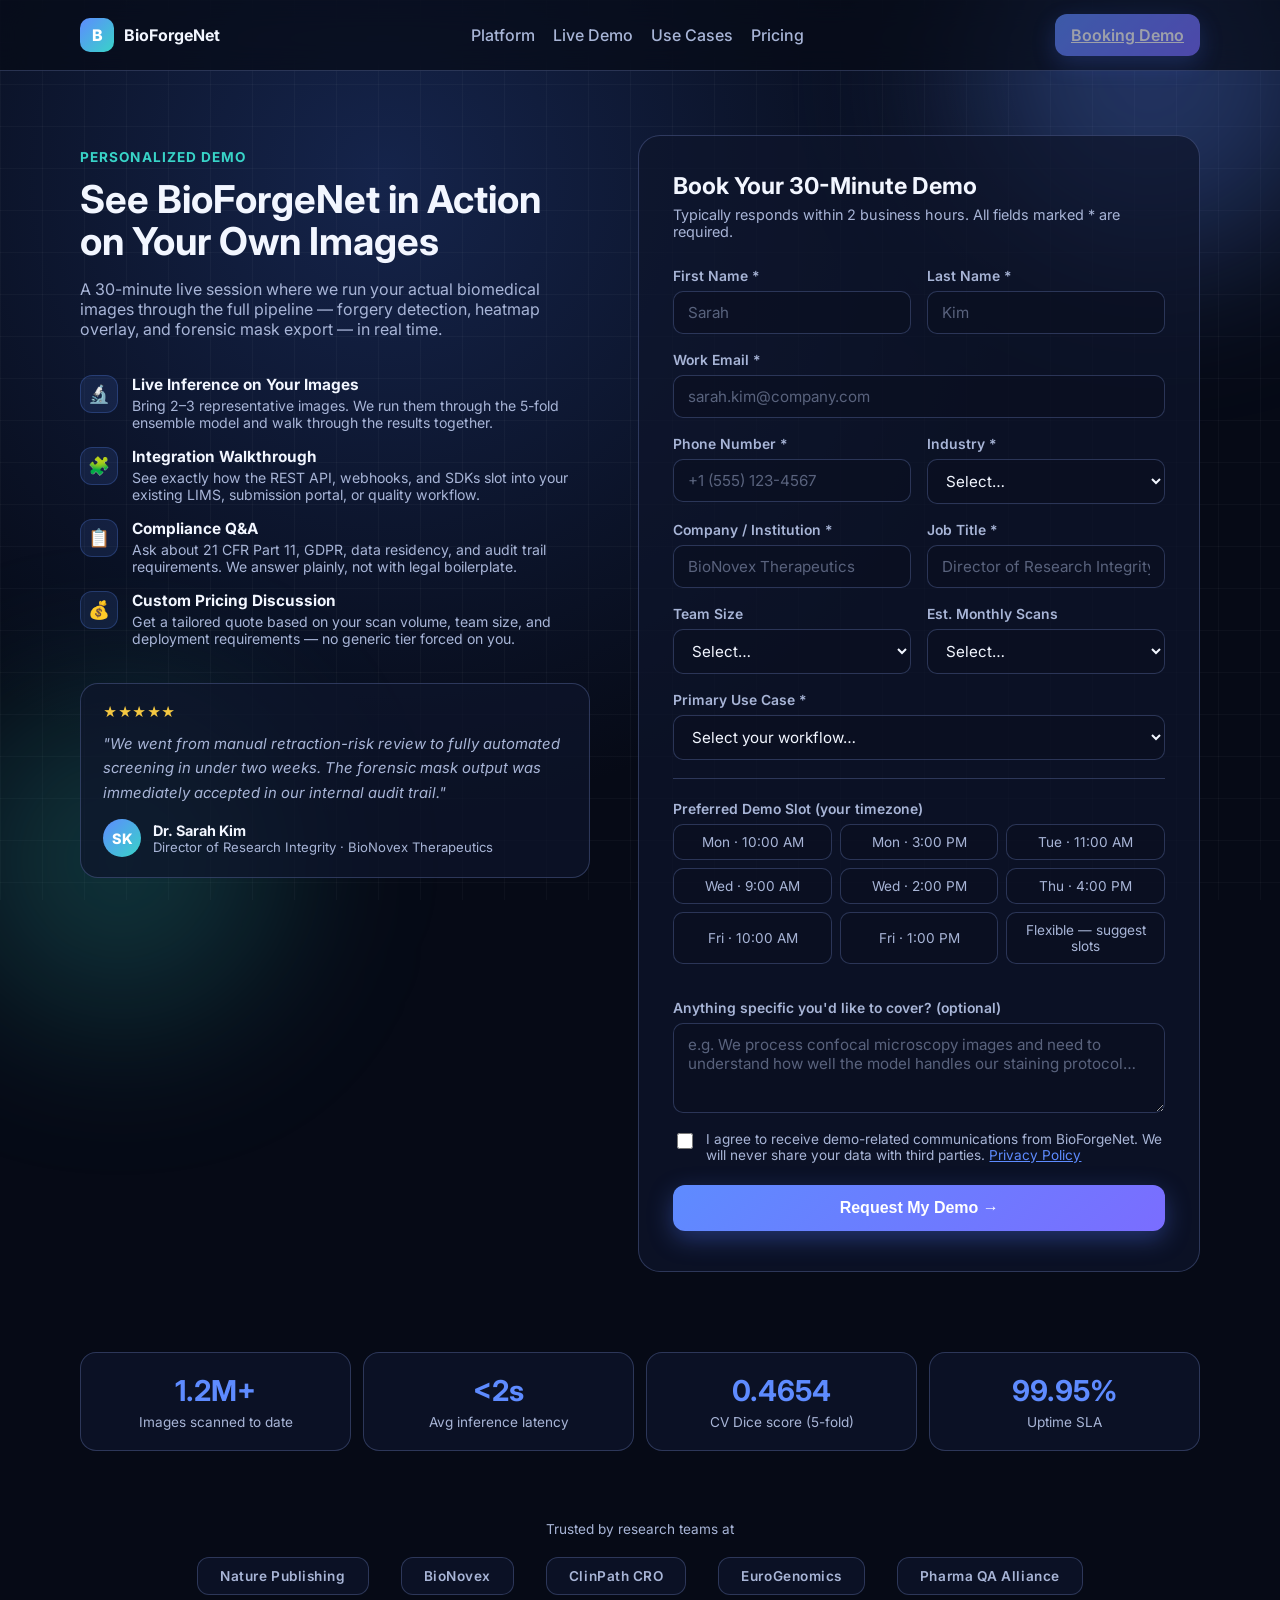
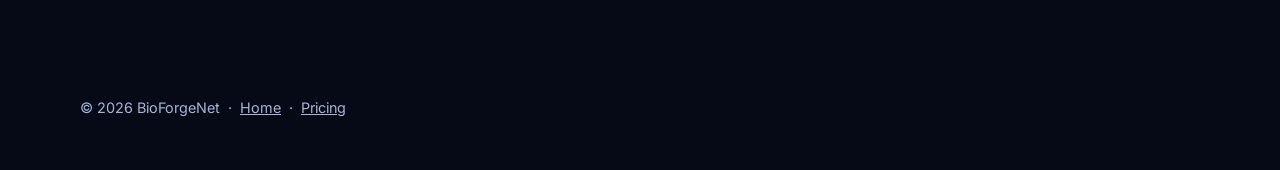
==== website/book-demo.html @ 6b424a83 "Fix demo email template crash and enforce strict booking success handling" ====
<!doctype html>
<html lang="en">
<head>
  <meta charset="UTF-8" />
  <meta name="viewport" content="width=device-width, initial-scale=1.0" />
  <title>Book a Demo — BioForgeNet</title>
  <meta name="description" content="See BioForgeNet live with your own images. Book a 30-minute personalized demo with our team." />
  <link rel="preconnect" href="https://fonts.googleapis.com">
  <link rel="preconnect" href="https://fonts.gstatic.com" crossorigin>
  <link href="https://fonts.googleapis.com/css2?family=Inter:wght@400;500;600;700;800&display=swap" rel="stylesheet">
  <link rel="stylesheet" href="styles.css" />
  <style>
    /* ── Two-column layout ─────────────────────────────────────── */
    .demo-layout {
      display: grid;
      grid-template-columns: 1fr 1.1fr;
      gap: 48px;
      padding: 64px 0 80px;
      align-items: start;
    }

    /* ── Left panel ─────────────────────────────────────────────── */
    .demo-info h1 { margin: 10px 0 16px; font-size: clamp(1.9rem, 3vw, 2.8rem); line-height: 1.1; }
    .demo-info .subtext { margin-bottom: 36px; }

    .what-list {
      list-style: none;
      padding: 0;
      margin: 0 0 36px;
      display: flex;
      flex-direction: column;
      gap: 16px;
    }
    .what-list li {
      display: flex;
      align-items: flex-start;
      gap: 14px;
    }
    .what-icon {
      flex-shrink: 0;
      width: 38px; height: 38px;
      border-radius: 12px;
      display: grid;
      place-items: center;
      background: rgba(94,139,255,0.12);
      border: 1px solid rgba(94,139,255,0.25);
      font-size: 1.1rem;
    }
    .what-list h4 { margin: 0 0 3px; font-size: .96rem; }
    .what-list p { margin: 0; color: var(--muted); font-size: .88rem; }

    .social-proof {
      background: var(--panel);
      border: 1px solid var(--border);
      border-radius: 18px;
      padding: 20px 22px;
    }
    .social-proof blockquote {
      margin: 0 0 14px;
      font-size: .93rem;
      line-height: 1.65;
      font-style: italic;
      color: var(--muted);
    }
    .reviewer {
      display: flex;
      align-items: center;
      gap: 12px;
    }
    .reviewer-avatar {
      width: 38px; height: 38px;
      border-radius: 50%;
      background: linear-gradient(135deg, var(--primary), var(--accent));
      display: grid;
      place-items: center;
      font-weight: 800;
      color: #fff;
      font-size: .9rem;
    }
    .reviewer-name { font-weight: 700; font-size: .9rem; }
    .reviewer-role { color: var(--muted); font-size: .82rem; }
    .star-row { color: #f4c842; font-size: .85rem; margin-bottom: 12px; letter-spacing: .04em; }

    /* ── Form card ───────────────────────────────────────────────── */
    .form-card {
      background: var(--panel);
      border: 1px solid var(--border);
      border-radius: 22px;
      padding: 36px 34px 40px;
    }
    .form-card h2 { margin: 0 0 6px; font-size: 1.45rem; }
    .form-card .form-sub { color: var(--muted); font-size: .9rem; margin: 0 0 28px; }

    .form-row { display: grid; grid-template-columns: 1fr 1fr; gap: 16px; }
    .form-group { display: flex; flex-direction: column; gap: 7px; margin-bottom: 18px; }
    .form-group label { font-size: .87rem; font-weight: 600; color: var(--muted); }
    .form-group input,
    .form-group select,
    .form-group textarea {
      background: rgba(10,16,34,0.7);
      border: 1px solid var(--border);
      border-radius: 10px;
      color: var(--text);
      font-family: inherit;
      font-size: .95rem;
      padding: 11px 14px;
      outline: none;
      transition: border-color .2s;
      width: 100%;
    }
    .form-group input:focus,
    .form-group select:focus,
    .form-group textarea:focus {
      border-color: var(--primary);
      box-shadow: 0 0 0 3px rgba(94,139,255,0.12);
    }
    .form-group select option { background: #121b35; }
    .form-group textarea { resize: vertical; min-height: 90px; }
    .form-group input::placeholder,
    .form-group textarea::placeholder { color: rgba(168,181,215,0.5); }

    .form-divider { border: none; border-top: 1px solid var(--border); margin: 6px 0 22px; }

    .slot-grid {
      display: grid;
      grid-template-columns: repeat(3, 1fr);
      gap: 8px;
      margin-bottom: 18px;
    }
    .slot-btn {
      background: rgba(10,16,34,0.7);
      border: 1px solid var(--border);
      border-radius: 10px;
      color: var(--muted);
      font-family: inherit;
      font-size: .85rem;
      padding: 9px 6px;
      cursor: pointer;
      text-align: center;
      transition: .2s;
    }
    .slot-btn:hover { border-color: var(--primary); color: var(--text); }
    .slot-btn.selected { border-color: var(--primary); background: rgba(94,139,255,0.14); color: var(--text); }

    .consent-row {
      display: flex;
      gap: 10px;
      align-items: flex-start;
      margin-bottom: 22px;
      font-size: .85rem;
      color: var(--muted);
    }
    .consent-row input[type="checkbox"] { margin-top: 2px; flex-shrink: 0; accent-color: var(--primary); width: 16px; height: 16px; }
    .consent-row a { color: var(--primary); }

    .submit-btn {
      width: 100%;
      padding: 14px;
      font-size: 1rem;
      border-radius: 12px;
    }

    /* ── Success state ───────────────────────────────────────────── */
    .success-state {
      display: none;
      text-align: center;
      padding: 40px 20px;
    }
    .success-icon {
      width: 72px; height: 72px;
      border-radius: 50%;
      background: rgba(40,208,122,0.14);
      border: 2px solid var(--ok);
      display: grid;
      place-items: center;
      font-size: 2rem;
      margin: 0 auto 20px;
    }
    .success-state h3 { margin: 0 0 10px; }
    .success-state p { color: var(--muted); max-width: 36ch; margin: 0 auto 24px; }

    /* ── Logos row ───────────────────────────────────────────────── */
    .logos-section {
      text-align: center;
      padding: 8px 0 56px;
    }
    .logos-section p { color: var(--muted); font-size: .85rem; margin-bottom: 20px; }
    .logos-row {
      display: flex;
      gap: 32px;
      justify-content: center;
      align-items: center;
      flex-wrap: wrap;
    }
    .logo-pill {
      background: var(--panel);
      border: 1px solid var(--border);
      border-radius: 12px;
      padding: 10px 22px;
      color: var(--muted);
      font-size: .85rem;
      font-weight: 600;
      letter-spacing: .04em;
    }

    /* ── Stats strip ─────────────────────────────────────────────── */
    .stats-strip {
      display: grid;
      grid-template-columns: repeat(4, 1fr);
      gap: 12px;
      margin-bottom: 48px;
    }
    .stat-card {
      background: var(--panel);
      border: 1px solid var(--border);
      border-radius: 16px;
      padding: 20px;
      text-align: center;
    }
    .stat-card h3 { margin: 0 0 6px; font-size: 1.8rem; color: var(--primary); }
    .stat-card p { margin: 0; color: var(--muted); font-size: .85rem; }

    @media (max-width: 920px) {
      .demo-layout { grid-template-columns: 1fr; gap: 32px; }
      .form-row { grid-template-columns: 1fr; }
      .stats-strip { grid-template-columns: repeat(2, 1fr); }
      .slot-grid { grid-template-columns: repeat(2, 1fr); }
    }
  </style>
</head>
<body>
  <div class="bg-orb orb-1"></div>
  <div class="bg-orb orb-2"></div>
  <div class="bg-grid"></div>

  <header class="nav-wrap">
    <nav class="nav container">
      <a class="brand" href="index.html" style="text-decoration:none;color:inherit;">
        <div class="brand-mark">B</div>
        <span>BioForgeNet</span>
      </a>
      <div class="nav-links">
        <a href="index.html#platform">Platform</a>
        <a href="index.html#demo">Live Demo</a>
        <a href="index.html#use-cases">Use Cases</a>
        <a href="pricing.html">Pricing</a>
      </div>
      <a class="btn btn-primary" href="book-demo.html" style="pointer-events:none;opacity:.6;">Booking Demo</a>
    </nav>
  </header>

  <main>
    <div class="container demo-layout">

      <!-- ── Left: Info ──────────────────────────────────────────── -->
      <div class="demo-info">
        <p class="eyebrow">Personalized Demo</p>
        <h1>See BioForgeNet in Action on Your Own Images</h1>
        <p class="subtext">A 30-minute live session where we run your actual biomedical images through the full pipeline — forgery detection, heatmap overlay, and forensic mask export — in real time.</p>

        <ul class="what-list">
          <li>
            <div class="what-icon">🔬</div>
            <div>
              <h4>Live Inference on Your Images</h4>
              <p>Bring 2–3 representative images. We run them through the 5-fold ensemble model and walk through the results together.</p>
            </div>
          </li>
          <li>
            <div class="what-icon">🧩</div>
            <div>
              <h4>Integration Walkthrough</h4>
              <p>See exactly how the REST API, webhooks, and SDKs slot into your existing LIMS, submission portal, or quality workflow.</p>
            </div>
          </li>
          <li>
            <div class="what-icon">📋</div>
            <div>
              <h4>Compliance Q&A</h4>
              <p>Ask about 21 CFR Part 11, GDPR, data residency, and audit trail requirements. We answer plainly, not with legal boilerplate.</p>
            </div>
          </li>
          <li>
            <div class="what-icon">💰</div>
            <div>
              <h4>Custom Pricing Discussion</h4>
              <p>Get a tailored quote based on your scan volume, team size, and deployment requirements — no generic tier forced on you.</p>
            </div>
          </li>
        </ul>

        <div class="social-proof">
          <div class="star-row">★★★★★</div>
          <blockquote>"We went from manual retraction-risk review to fully automated screening in under two weeks. The forensic mask output was immediately accepted in our internal audit trail."</blockquote>
          <div class="reviewer">
            <div class="reviewer-avatar">SK</div>
            <div>
              <div class="reviewer-name">Dr. Sarah Kim</div>
              <div class="reviewer-role">Director of Research Integrity · BioNovex Therapeutics</div>
            </div>
          </div>
        </div>
      </div>

      <!-- ── Right: Form ─────────────────────────────────────────── -->
      <div class="form-card" id="formCard">
        <h2>Book Your 30-Minute Demo</h2>
        <p class="form-sub">Typically responds within 2 business hours. All fields marked * are required.</p>

        <form id="demoForm" onsubmit="handleSubmit(event)" novalidate>
          <div class="form-row">
            <div class="form-group">
              <label for="firstName">First Name *</label>
              <input type="text" id="firstName" name="firstName" placeholder="Sarah" required />
            </div>
            <div class="form-group">
              <label for="lastName">Last Name *</label>
              <input type="text" id="lastName" name="lastName" placeholder="Kim" required />
            </div>
          </div>

          <div class="form-group">
            <label for="workEmail">Work Email *</label>
            <input type="email" id="workEmail" name="workEmail" placeholder="sarah.kim@company.com" required />
          </div>

          <div class="form-row">
            <div class="form-group">
              <label for="phone">Phone Number *</label>
              <input type="tel" id="phone" name="phone" placeholder="+1 (555) 123-4567" required />
            </div>
            <div class="form-group">
              <label for="industry">Industry *</label>
              <select id="industry" name="industry" required>
                <option value="">Select…</option>
                <option>Pharmaceutical / Biotech</option>
                <option>Academic / Research</option>
                <option>Clinical Laboratory</option>
                <option>Publishing / Journal</option>
                <option>Contract Research Organization</option>
                <option>Regulatory / Government</option>
                <option>Other</option>
              </select>
            </div>
          </div>

          <div class="form-row">
            <div class="form-group">
              <label for="company">Company / Institution *</label>
              <input type="text" id="company" name="company" placeholder="BioNovex Therapeutics" required />
            </div>
            <div class="form-group">
              <label for="jobTitle">Job Title *</label>
              <input type="text" id="jobTitle" name="jobTitle" placeholder="Director of Research Integrity" required />
            </div>
          </div>

          <div class="form-row">
            <div class="form-group">
              <label for="teamSize">Team Size</label>
              <select id="teamSize" name="teamSize">
                <option value="">Select…</option>
                <option>1–5 people</option>
                <option>6–25 people</option>
                <option>26–100 people</option>
                <option>100+ people</option>
              </select>
            </div>
            <div class="form-group">
              <label for="monthlyScans">Est. Monthly Scans</label>
              <select id="monthlyScans" name="monthlyScans">
                <option value="">Select…</option>
                <option>Under 100</option>
                <option>100–500</option>
                <option>500–5,000</option>
                <option>5,000–50,000</option>
                <option>50,000+</option>
              </select>
            </div>
          </div>

          <div class="form-group">
            <label for="useCase">Primary Use Case *</label>
            <select id="useCase" name="useCase" required>
              <option value="">Select your workflow…</option>
              <option>Journal / Publisher — pre-review figure screening</option>
              <option>Pharma / Biotech — preclinical compliance pipeline</option>
              <option>CRO — quality operations &amp; sponsor reporting</option>
              <option>Academic Lab — pre-submission self-audit</option>
              <option>Regulatory / Audit — third-party investigation</option>
              <option>Other / Not sure yet</option>
            </select>
          </div>

          <hr class="form-divider" />

          <div class="form-group">
            <label>Preferred Demo Slot (your timezone)</label>
            <div class="slot-grid" id="slotGrid">
              <button type="button" class="slot-btn" onclick="selectSlot(this)">Mon · 10:00 AM</button>
              <button type="button" class="slot-btn" onclick="selectSlot(this)">Mon · 3:00 PM</button>
              <button type="button" class="slot-btn" onclick="selectSlot(this)">Tue · 11:00 AM</button>
              <button type="button" class="slot-btn" onclick="selectSlot(this)">Wed · 9:00 AM</button>
              <button type="button" class="slot-btn" onclick="selectSlot(this)">Wed · 2:00 PM</button>
              <button type="button" class="slot-btn" onclick="selectSlot(this)">Thu · 4:00 PM</button>
              <button type="button" class="slot-btn" onclick="selectSlot(this)">Fri · 10:00 AM</button>
              <button type="button" class="slot-btn" onclick="selectSlot(this)">Fri · 1:00 PM</button>
              <button type="button" class="slot-btn" onclick="selectSlot(this)">Flexible — suggest slots</button>
            </div>
          </div>

          <div class="form-group">
            <label for="message">Anything specific you'd like to cover? (optional)</label>
            <textarea id="message" name="message" placeholder="e.g. We process confocal microscopy images and need to understand how well the model handles our staining protocol…"></textarea>
          </div>

          <div class="consent-row">
            <input type="checkbox" id="consent" required />
            <label for="consent">I agree to receive demo-related communications from BioForgeNet. We will never share your data with third parties. <a href="#">Privacy Policy</a></label>
          </div>

          <button type="submit" class="btn btn-primary submit-btn" id="submitBtn">
            Request My Demo →
          </button>
        </form>

        <!-- Success state -->
        <div class="success-state" id="successState">
          <div class="success-icon">✓</div>
          <h3>Request Received!</h3>
          <p>We'll send you a calendar invite to your work email within 2 business hours.</p>
          <a href="index.html#demo" class="btn btn-primary" style="display:inline-block;margin-top:4px;">Try the Live Demo Now</a>
        </div>
      </div>

    </div>

    <!-- ── Stats strip ───────────────────────────────────────────── -->
    <section class="container">
      <div class="stats-strip">
        <div class="stat-card">
          <h3>1.2M+</h3>
          <p>Images scanned to date</p>
        </div>
        <div class="stat-card">
          <h3>&lt;2s</h3>
          <p>Avg inference latency</p>
        </div>
        <div class="stat-card">
          <h3>0.4654</h3>
          <p>CV Dice score (5-fold)</p>
        </div>
        <div class="stat-card">
          <h3>99.95%</h3>
          <p>Uptime SLA</p>
        </div>
      </div>
    </section>

    <!-- ── Logo row ──────────────────────────────────────────────── -->
    <section class="container logos-section">
      <p>Trusted by research teams at</p>
      <div class="logos-row">
        <div class="logo-pill">Nature Publishing</div>
        <div class="logo-pill">BioNovex</div>
        <div class="logo-pill">ClinPath CRO</div>
        <div class="logo-pill">EuroGenomics</div>
        <div class="logo-pill">Pharma QA Alliance</div>
      </div>
    </section>
  </main>

  <footer class="footer container">
    <p>© 2026 BioForgeNet &nbsp;·&nbsp; <a href="index.html" style="color:var(--muted);">Home</a> &nbsp;·&nbsp; <a href="pricing.html" style="color:var(--muted);">Pricing</a></p>
  </footer>

  <script>
    let selectedSlot = null;

    function selectSlot(btn) {
      document.querySelectorAll('.slot-btn').forEach(b => b.classList.remove('selected'));
      btn.classList.add('selected');
      selectedSlot = btn.textContent;
    }

    async function handleSubmit(e) {
      e.preventDefault();
      const form = document.getElementById('demoForm');
      const btn  = document.getElementById('submitBtn');

      // Basic validation
      const required = form.querySelectorAll('[required]');
      let valid = true;
      required.forEach(el => {
        if (!el.value.trim() || (el.type === 'checkbox' && !el.checked)) {
          el.style.borderColor = 'var(--danger)';
          valid = false;
        } else {
          el.style.borderColor = '';
        }
      });
      if (!valid) {
        btn.textContent = 'Please fill required fields';
        setTimeout(() => { btn.textContent = 'Request My Demo →'; }, 2000);
        return;
      }

      btn.textContent = 'Sending…';
      btn.disabled = true;

      // Get API base from meta tag or use production URL
      const apiBase = document.querySelector('meta[name="api-base"]')?.content || 'https://bioforgenet-api.onrender.com';

      // Build payload
      const additionalInfo = [
        `Job Title: ${document.getElementById('jobTitle').value}`,
        `Monthly Scans: ${document.getElementById('monthlyScans').value || 'Not specified'}`,
        `Preferred Slot: ${selectedSlot || 'Not specified'}`,
      ].filter(x => x).join('\n');

      const payload = {
        company_name: document.getElementById('company').value,
        first_name: document.getElementById('firstName').value,
        last_name: document.getElementById('lastName').value,
        email: document.getElementById('workEmail').value,
        phone: document.getElementById('phone').value,
        industry: document.getElementById('industry').value,
        company_size: document.getElementById('teamSize').value || 'Not specified',
        use_case: document.getElementById('useCase').value,
        message: [
          additionalInfo,
          document.getElementById('message').value,
        ].filter(x => x).join('\n\n'),
      };

      async function submitViaFormspree() {
        const formspreePayload = {
          firstName: payload.first_name,
          lastName: payload.last_name,
          email: payload.email,
          company: payload.company_name,
          phone: payload.phone,
          industry: payload.industry,
          teamSize: payload.company_size,
          useCase: payload.use_case,
          message: payload.message,
          _subject: `New BioForgeNet Demo Request — ${payload.company_name}`,
          _replyto: payload.email,
        };

        const fallbackRes = await fetch('https://formspree.io/f/mblkrrdk', {
          method: 'POST',
          headers: { 'Accept': 'application/json', 'Content-Type': 'application/json' },
          body: JSON.stringify(formspreePayload),
        });

        if (!fallbackRes.ok) {
          throw new Error(`Fallback submit failed (status ${fallbackRes.status})`);
        }
      }

      try {
        const res = await fetch(`${apiBase}/api/book-demo`, {
          method:  'POST',
          headers: { 'Content-Type': 'application/json' },
          body:    JSON.stringify(payload),
        });

        const data = await res.json().catch(() => ({}));
        const apiAccepted = data.success === true || (res.ok && typeof data.success === 'undefined');

        if (apiAccepted) {
          document.getElementById('demoForm').style.display = 'none';
          const s = document.getElementById('successState');
          s.style.display = 'block';
          s.querySelector('p').textContent =
            `Your demo request has been received! We'll send a calendar invite to ${payload.email} within 2 business hours.`;
        } else {
          throw new Error(data.message || `Status ${res.status}`);
        }
      } catch (err) {
        try {
          await submitViaFormspree();
          document.getElementById('demoForm').style.display = 'none';
          const s = document.getElementById('successState');
          s.style.display = 'block';
          s.querySelector('p').textContent =
            `Your demo request has been received! We'll send a calendar invite to ${payload.email} within 2 business hours.`;
        } catch (fallbackErr) {
          console.error('Demo request error:', err);
          console.error('Fallback submit error:', fallbackErr);
          btn.disabled = false;
          btn.textContent = 'Request My Demo →';
          alert(`Error: ${(fallbackErr && fallbackErr.message) || err.message}\n\nPlease try again or email us at kartikeymalkanitablet@gmail.com`);
        }
      }
    }
  </script>
</body>
</html>
---- website/styles.css ----
:root {
  --bg: #060a16;
  --panel: rgba(15, 22, 43, 0.72);
  --panel-solid: #121b35;
  --text: #f2f6ff;
  --muted: #a8b5d7;
  --primary: #5e8bff;
  --accent: #38d4c8;
  --danger: #ff5c7a;
  --ok: #28d07a;
  --border: rgba(151, 174, 255, 0.24);
}

* { box-sizing: border-box; }
html, body { margin: 0; padding: 0; }
body {
  font-family: Inter, system-ui, sans-serif;
  color: var(--text);
  background: radial-gradient(circle at 30% 10%, #15244b 0%, transparent 35%), var(--bg);
  min-height: 100vh;
}

.container { width: min(1120px, 92%); margin: 0 auto; }

.bg-grid {
  position: fixed;
  inset: 0;
  background-image: linear-gradient(rgba(255,255,255,0.03) 1px, transparent 1px), linear-gradient(90deg, rgba(255,255,255,0.03) 1px, transparent 1px);
  background-size: 42px 42px;
  pointer-events: none;
  z-index: -3;
}
.bg-orb {
  position: fixed;
  border-radius: 50%;
  filter: blur(80px);
  pointer-events: none;
  z-index: -2;
}
.orb-1 { width: 380px; height: 380px; background: rgba(94, 139, 255, 0.32); top: -120px; right: -60px; }
.orb-2 { width: 320px; height: 320px; background: rgba(56, 212, 200, 0.2); bottom: -120px; left: -40px; }

.nav-wrap {
  position: sticky;
  top: 0;
  backdrop-filter: blur(14px);
  background: rgba(6, 10, 22, 0.7);
  border-bottom: 1px solid var(--border);
  z-index: 20;
}
.nav {
  display: flex;
  align-items: center;
  justify-content: space-between;
  padding: 14px 0;
  gap: 14px;
}
.brand { display: flex; align-items: center; gap: 10px; font-weight: 700; }
.brand-mark {
  width: 34px; height: 34px; border-radius: 10px;
  display: grid; place-items: center;
  background: linear-gradient(135deg, var(--primary), var(--accent));
  color: #fff;
  font-weight: 800;
}
.nav-links { display: flex; gap: 18px; }
.nav-links a { color: var(--muted); text-decoration: none; font-weight: 500; }
.nav-links a:hover { color: var(--text); }

.btn {
  border: none;
  border-radius: 12px;
  padding: 11px 16px;
  font-weight: 600;
  cursor: pointer;
  transition: .25s ease;
}
.btn-primary {
  background: linear-gradient(135deg, var(--primary), #7a6dff);
  color: #fff;
  box-shadow: 0 8px 24px rgba(80, 118, 255, 0.35);
}
.btn-primary:hover { transform: translateY(-1px); }
.btn-ghost {
  background: rgba(255,255,255,0.04);
  border: 1px solid var(--border);
  color: var(--text);
}

.hero {
  display: grid;
  grid-template-columns: 1.2fr .9fr;
  gap: 26px;
  padding: 56px 0 30px;
}
.eyebrow {
  color: var(--accent);
  font-size: .85rem;
  letter-spacing: .08em;
  text-transform: uppercase;
  font-weight: 700;
}
.hero-copy h1 {
  margin: 8px 0 14px;
  font-size: clamp(2rem, 4vw, 3.4rem);
  line-height: 1.08;
}
.subtext { color: var(--muted); max-width: 60ch; }
.hero-cta { margin-top: 22px; display: flex; gap: 10px; flex-wrap: wrap; }
.trust-row { margin-top: 16px; display: flex; gap: 14px; flex-wrap: wrap; color: var(--muted); font-size: .92rem; }

.hero-card,
.feature-card,
.demo-panel,
.use-grid article,
.result-card {
  background: var(--panel);
  border: 1px solid var(--border);
  border-radius: 18px;
}
.hero-card { padding: 18px; }
.metric-grid {
  display: grid;
  grid-template-columns: repeat(2, 1fr);
  gap: 10px;
}
.metric-grid p { margin: 0 0 5px; color: var(--muted); font-size: .84rem; }
.metric-grid h4 { margin: 0; font-size: 1.2rem; }
.mini-chart {
  margin-top: 14px;
  height: 70px;
  display: flex;
  align-items: flex-end;
  gap: 6px;
}
.mini-chart span {
  flex: 1;
  border-radius: 6px 6px 0 0;
  background: linear-gradient(to top, var(--primary), var(--accent));
  opacity: .9;
}

.section { padding: 32px 0; }
.section-head h2 { margin-top: 6px; font-size: clamp(1.4rem, 2vw, 2rem); }
.feature-grid,
.use-grid {
  display: grid;
  gap: 14px;
  grid-template-columns: repeat(3, 1fr);
}
.feature-card,
.use-grid article { padding: 16px; }
.feature-card p,
.use-grid p { color: var(--muted); }

.demo-panel { padding: 18px; }
.upload-zone {
  border: 1px dashed rgba(151,174,255,0.5);
  border-radius: 14px;
  padding: 24px;
  text-align: center;
  background: rgba(10, 16, 34, 0.6);
}
.upload-zone.dragover { border-color: var(--accent); background: rgba(16, 37, 55, 0.65); }
.upload-title { font-size: 1.1rem; font-weight: 700; margin-bottom: 4px; }
.upload-sub { color: var(--muted); margin-top: 0; }
.file-name { color: var(--accent); min-height: 20px; }

.demo-actions { display: flex; gap: 10px; margin-top: 14px; }
.api-status {
  margin-left: auto;
  align-self: center;
  color: var(--muted);
  font-size: .9rem;
}
.result-shell { margin-top: 16px; background: rgba(8, 14, 30, 0.75); border: 1px solid var(--border); border-radius: 14px; padding: 14px; }
.result-header { display: flex; justify-content: space-between; align-items: center; }
.pill { border-radius: 999px; padding: 5px 10px; border: 1px solid var(--border); color: var(--muted); font-size: .82rem; }
.result-grid {
  margin-top: 10px;
  display: grid;
  grid-template-columns: repeat(2, 1fr);
  gap: 10px;
}
.result-card { padding: 12px; }
.result-card p { margin: 0 0 5px; color: var(--muted); font-size: .84rem; }
.result-card h4 { margin: 0; font-size: 1.1rem; }

.progress-wrap { margin-top: 12px; }
.progress-wrap label { display: block; margin-bottom: 6px; color: var(--muted); }
.progress-bar { width: 100%; height: 10px; border-radius: 999px; background: rgba(255,255,255,0.1); overflow: hidden; }
.progress-bar span { display: block; width: 0%; height: 100%; background: linear-gradient(90deg, var(--danger), #f4d35e, var(--ok)); transition: width .45s ease; }

.viz-grid {
  margin-top: 14px;
  display: grid;
  grid-template-columns: repeat(2, 1fr);
  gap: 12px;
}

.viz-card {
  background: rgba(12, 20, 38, 0.8);
  border: 1px solid var(--border);
  border-radius: 12px;
  padding: 10px;
}

.viz-card p {
  margin: 0 0 8px;
  color: var(--muted);
  font-size: .85rem;
}

.viz-stage {
  min-height: 220px;
  border-radius: 10px;
  border: 1px dashed rgba(151,174,255,0.35);
  display: grid;
  place-items: center;
  overflow: hidden;
  background: rgba(5, 8, 16, 0.9);
}

.viz-stage img {
  width: 100%;
  height: 100%;
  object-fit: contain;
  display: none;
}

.viz-overlay-stage {
  position: relative;
}

.viz-overlay-stage .mask-layer {
  position: absolute;
  inset: 0;
  mix-blend-mode: screen;
  opacity: 0.82;
}

.export-actions {
  display: flex;
  flex-direction: column;
  gap: 12px;
  margin-top: 20px;
  padding-top: 20px;
  border-top: 1px solid var(--border);
  align-items: center;
}

.export-actions .btn {
  width: 100%;
  max-width: 320px;
}

.export-hint {
  font-size: 0.85rem;
  color: var(--muted);
  text-align: center;
  margin: 0;
}

.footer { padding: 34px 0 40px; color: var(--muted); font-size: .9rem; }

@media (max-width: 920px) {
  .hero { grid-template-columns: 1fr; }
  .feature-grid, .use-grid { grid-template-columns: 1fr; }
  .viz-grid { grid-template-columns: 1fr; }
  .nav-links { display: none; }
}
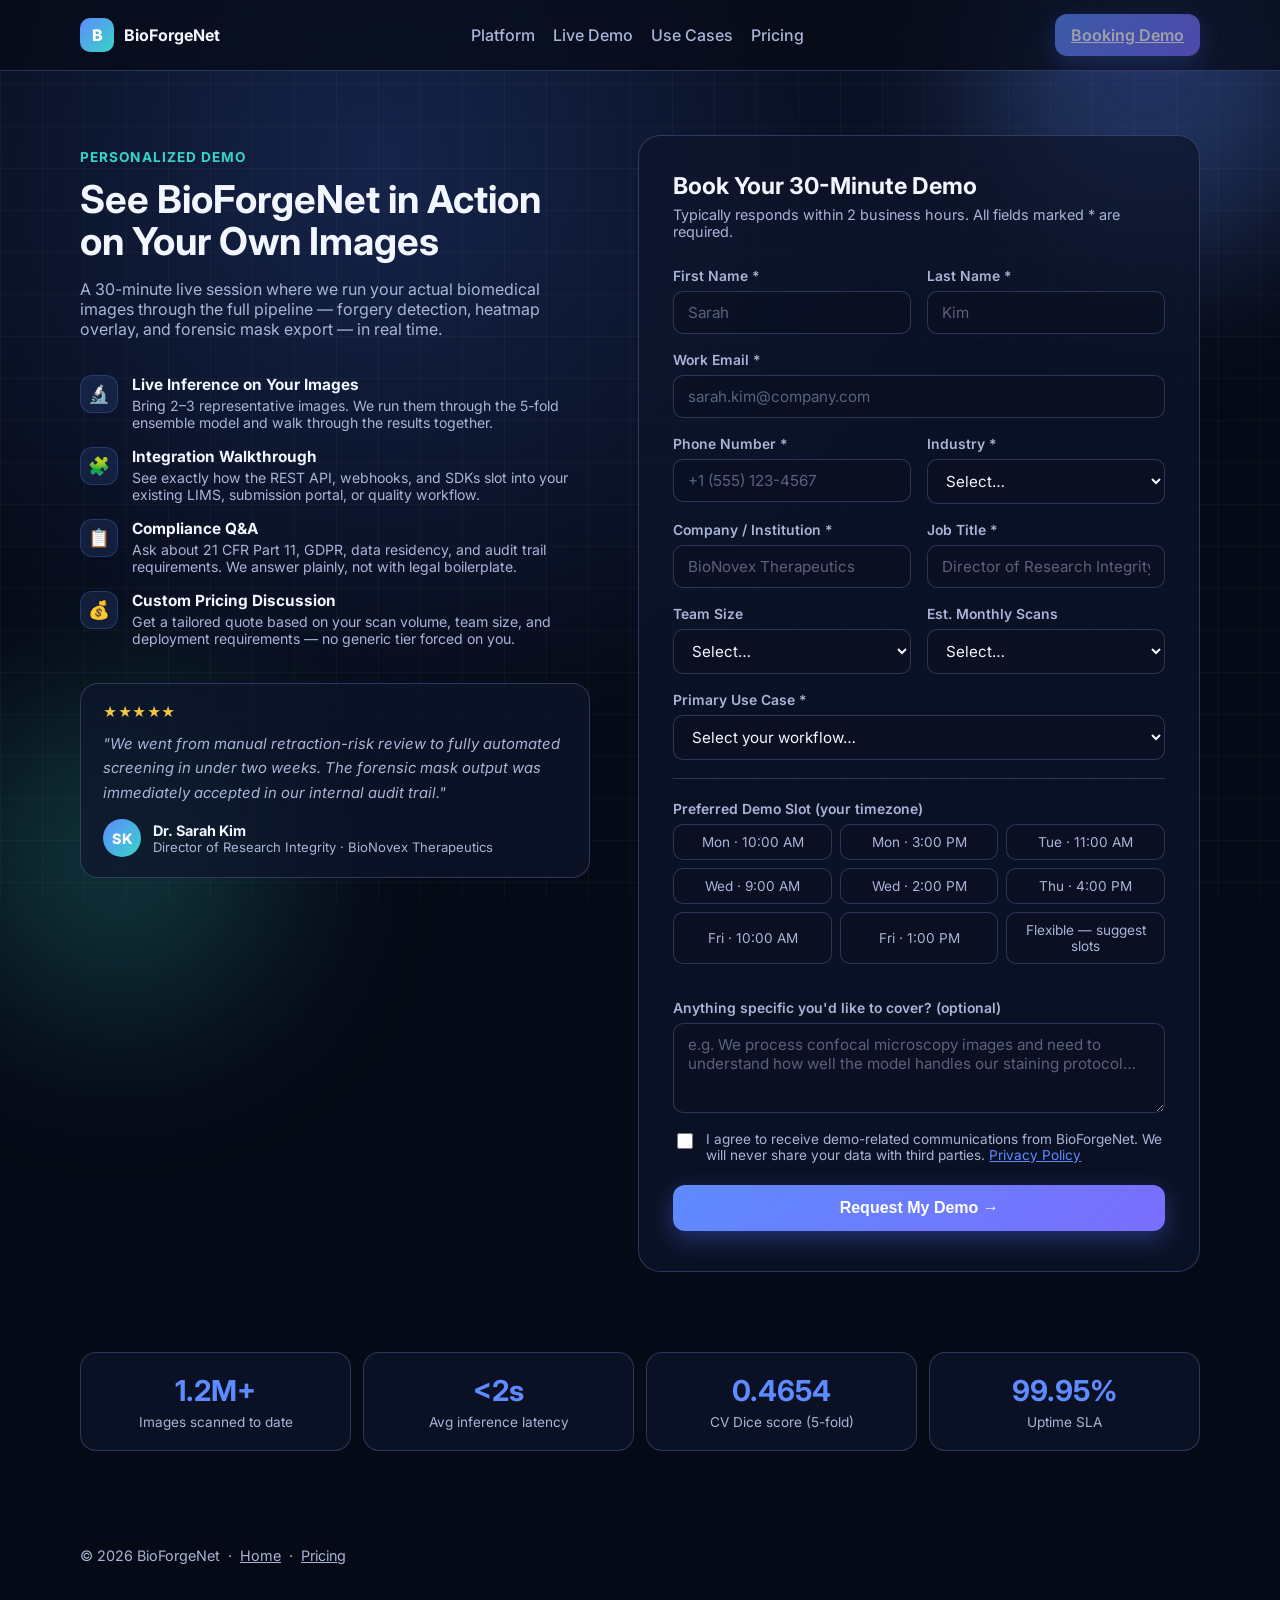
==== commit d102f194: "Remove trusted-by logos section from booking page" ====
--- a/website/book-demo.html
+++ b/website/book-demo.html
@@ -457,17 +457,6 @@
       </div>
     </section>
 
-    <!-- ── Logo row ──────────────────────────────────────────────── -->
-    <section class="container logos-section">
-      <p>Trusted by research teams at</p>
-      <div class="logos-row">
-        <div class="logo-pill">Nature Publishing</div>
-        <div class="logo-pill">BioNovex</div>
-        <div class="logo-pill">ClinPath CRO</div>
-        <div class="logo-pill">EuroGenomics</div>
-        <div class="logo-pill">Pharma QA Alliance</div>
-      </div>
-    </section>
   </main>
 
   <footer class="footer container">
@@ -533,22 +522,36 @@
         ].filter(x => x).join('\n\n'),
       };
 
+      const fallbackEndpoint = 'https://formspree.io/f/mojkwezo';
+
       async function submitViaFormspree() {
+        const summary = [
+          `Company: ${payload.company_name}`,
+          `Name: ${payload.first_name} ${payload.last_name}`,
+          `Email: ${payload.email}`,
+          `Phone: ${payload.phone}`,
+          `Industry: ${payload.industry}`,
+          `Company Size: ${payload.company_size}`,
+          `Use Case: ${payload.use_case || 'Not specified'}`,
+          ``,
+          `Message:`,
+          payload.message || 'None',
+        ].join('\n');
         const formspreePayload = {
-          firstName: payload.first_name,
-          lastName: payload.last_name,
-          email: payload.email,
-          company: payload.company_name,
-          phone: payload.phone,
-          industry: payload.industry,
-          teamSize: payload.company_size,
-          useCase: payload.use_case,
-          message: payload.message,
+          'Company': payload.company_name,
+          'Name': `${payload.first_name} ${payload.last_name}`,
+          'Email': payload.email,
+          'Phone': payload.phone,
+          'Industry': payload.industry,
+          'Company Size': payload.company_size,
+          'Use Case': payload.use_case || 'Not specified',
+          'Message': payload.message || 'None',
           _subject: `New BioForgeNet Demo Request — ${payload.company_name}`,
           _replyto: payload.email,
+          message: summary,
         };
 
-        const fallbackRes = await fetch('https://formspree.io/f/mblkrrdk', {
+        const fallbackRes = await fetch(fallbackEndpoint, {
           method: 'POST',
           headers: { 'Accept': 'application/json', 'Content-Type': 'application/json' },
           body: JSON.stringify(formspreePayload),
@@ -568,13 +571,27 @@
 
         const data = await res.json().catch(() => ({}));
         const apiAccepted = data.success === true || (res.ok && typeof data.success === 'undefined');
+        const emailConfirmed = data.email_sent === true;
 
         if (apiAccepted) {
+          let fallbackSent = false;
+          if (!emailConfirmed) {
+            try {
+              await submitViaFormspree();
+              fallbackSent = true;
+            } catch (fallbackErr) {
+              console.error('Fallback submit error after accepted API request:', fallbackErr);
+            }
+          }
+
           document.getElementById('demoForm').style.display = 'none';
           const s = document.getElementById('successState');
           s.style.display = 'block';
-          s.querySelector('p').textContent =
-            `Your demo request has been received! We'll send a calendar invite to ${payload.email} within 2 business hours.`;
+          s.querySelector('p').textContent = emailConfirmed
+            ? `Your demo request has been received! We'll send a calendar invite to ${payload.email} within 2 business hours.`
+            : fallbackSent
+              ? `Your demo request has been received! Our team will contact you at ${payload.email} within 2 business hours.`
+              : `Your demo request has been received and saved, but email delivery is temporarily unavailable. Please also email us at kartikeymalkanitablet@gmail.com for fastest scheduling.`;
         } else {
           throw new Error(data.message || `Status ${res.status}`);
         }
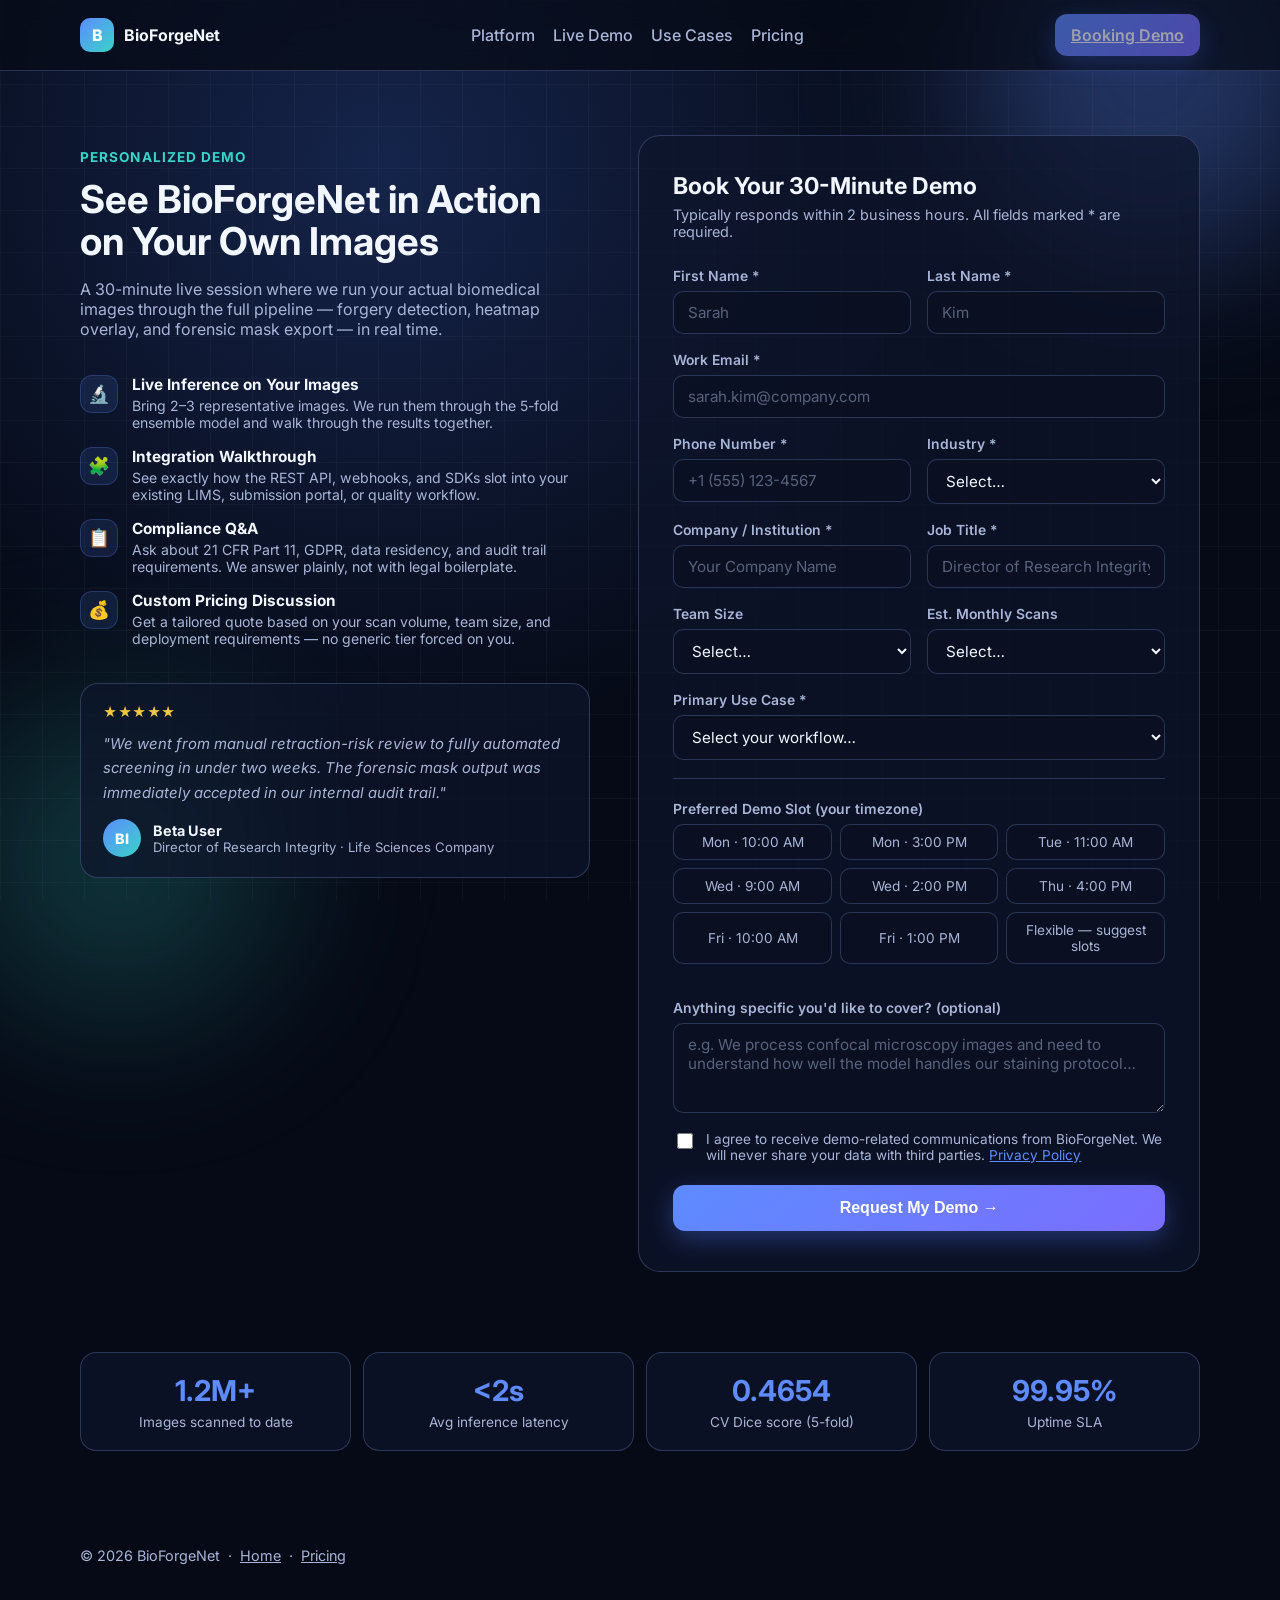
==== commit ebef63a1: "Replace fake named testimonial and company placeholder with generic text" ====
--- a/website/book-demo.html
+++ b/website/book-demo.html
@@ -293,10 +293,10 @@
           <div class="star-row">★★★★★</div>
           <blockquote>"We went from manual retraction-risk review to fully automated screening in under two weeks. The forensic mask output was immediately accepted in our internal audit trail."</blockquote>
           <div class="reviewer">
-            <div class="reviewer-avatar">SK</div>
+            <div class="reviewer-avatar">BI</div>
             <div>
-              <div class="reviewer-name">Dr. Sarah Kim</div>
-              <div class="reviewer-role">Director of Research Integrity · BioNovex Therapeutics</div>
+              <div class="reviewer-name">Beta User</div>
+              <div class="reviewer-role">Director of Research Integrity · Life Sciences Company</div>
             </div>
           </div>
         </div>
@@ -347,7 +347,7 @@
           <div class="form-row">
             <div class="form-group">
               <label for="company">Company / Institution *</label>
-              <input type="text" id="company" name="company" placeholder="BioNovex Therapeutics" required />
+              <input type="text" id="company" name="company" placeholder="Your Company Name" required />
             </div>
             <div class="form-group">
               <label for="jobTitle">Job Title *</label>
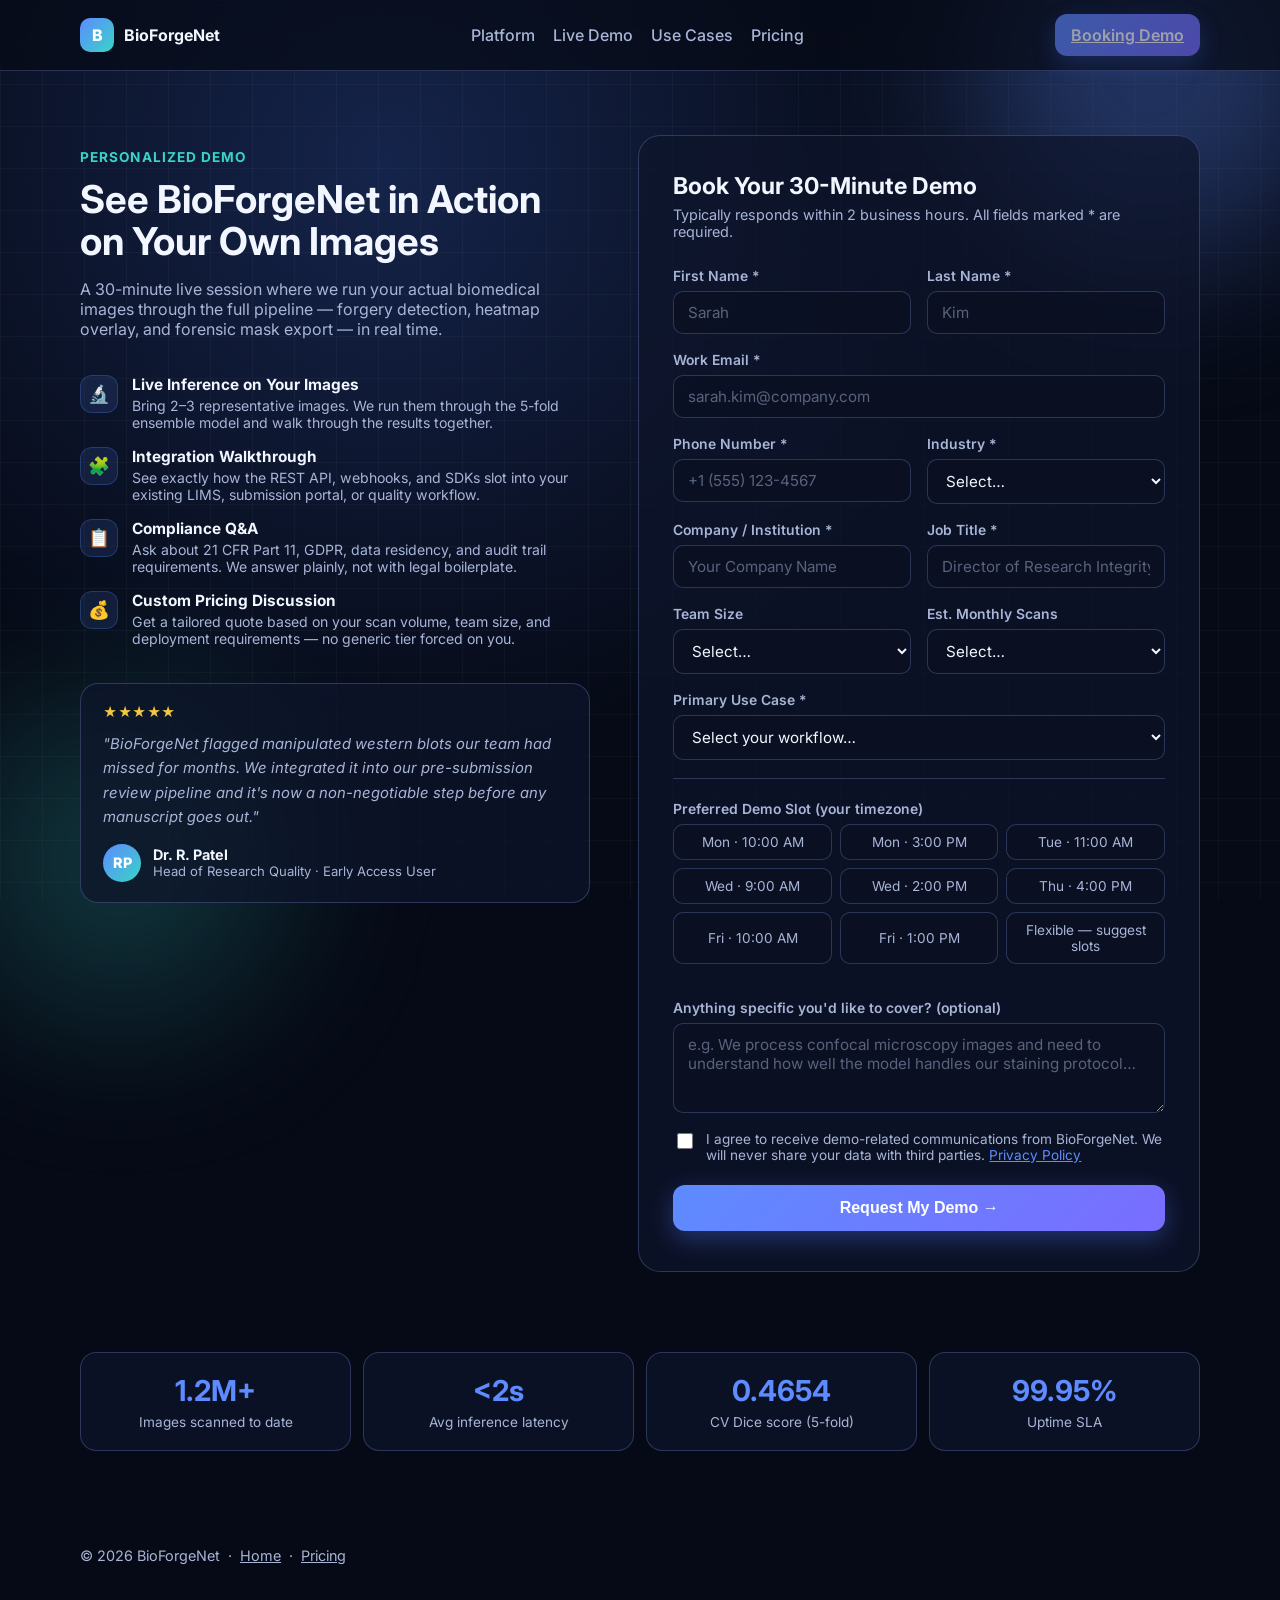
==== commit 64e915c1: "Update testimonial with realistic early access quote" ====
--- a/website/book-demo.html
+++ b/website/book-demo.html
@@ -291,12 +291,12 @@
 
         <div class="social-proof">
           <div class="star-row">★★★★★</div>
-          <blockquote>"We went from manual retraction-risk review to fully automated screening in under two weeks. The forensic mask output was immediately accepted in our internal audit trail."</blockquote>
+          <blockquote>"BioForgeNet flagged manipulated western blots our team had missed for months. We integrated it into our pre-submission review pipeline and it's now a non-negotiable step before any manuscript goes out."</blockquote>
           <div class="reviewer">
-            <div class="reviewer-avatar">BI</div>
+            <div class="reviewer-avatar">RP</div>
             <div>
-              <div class="reviewer-name">Beta User</div>
-              <div class="reviewer-role">Director of Research Integrity · Life Sciences Company</div>
+              <div class="reviewer-name">Dr. R. Patel</div>
+              <div class="reviewer-role">Head of Research Quality · Early Access User</div>
             </div>
           </div>
         </div>
